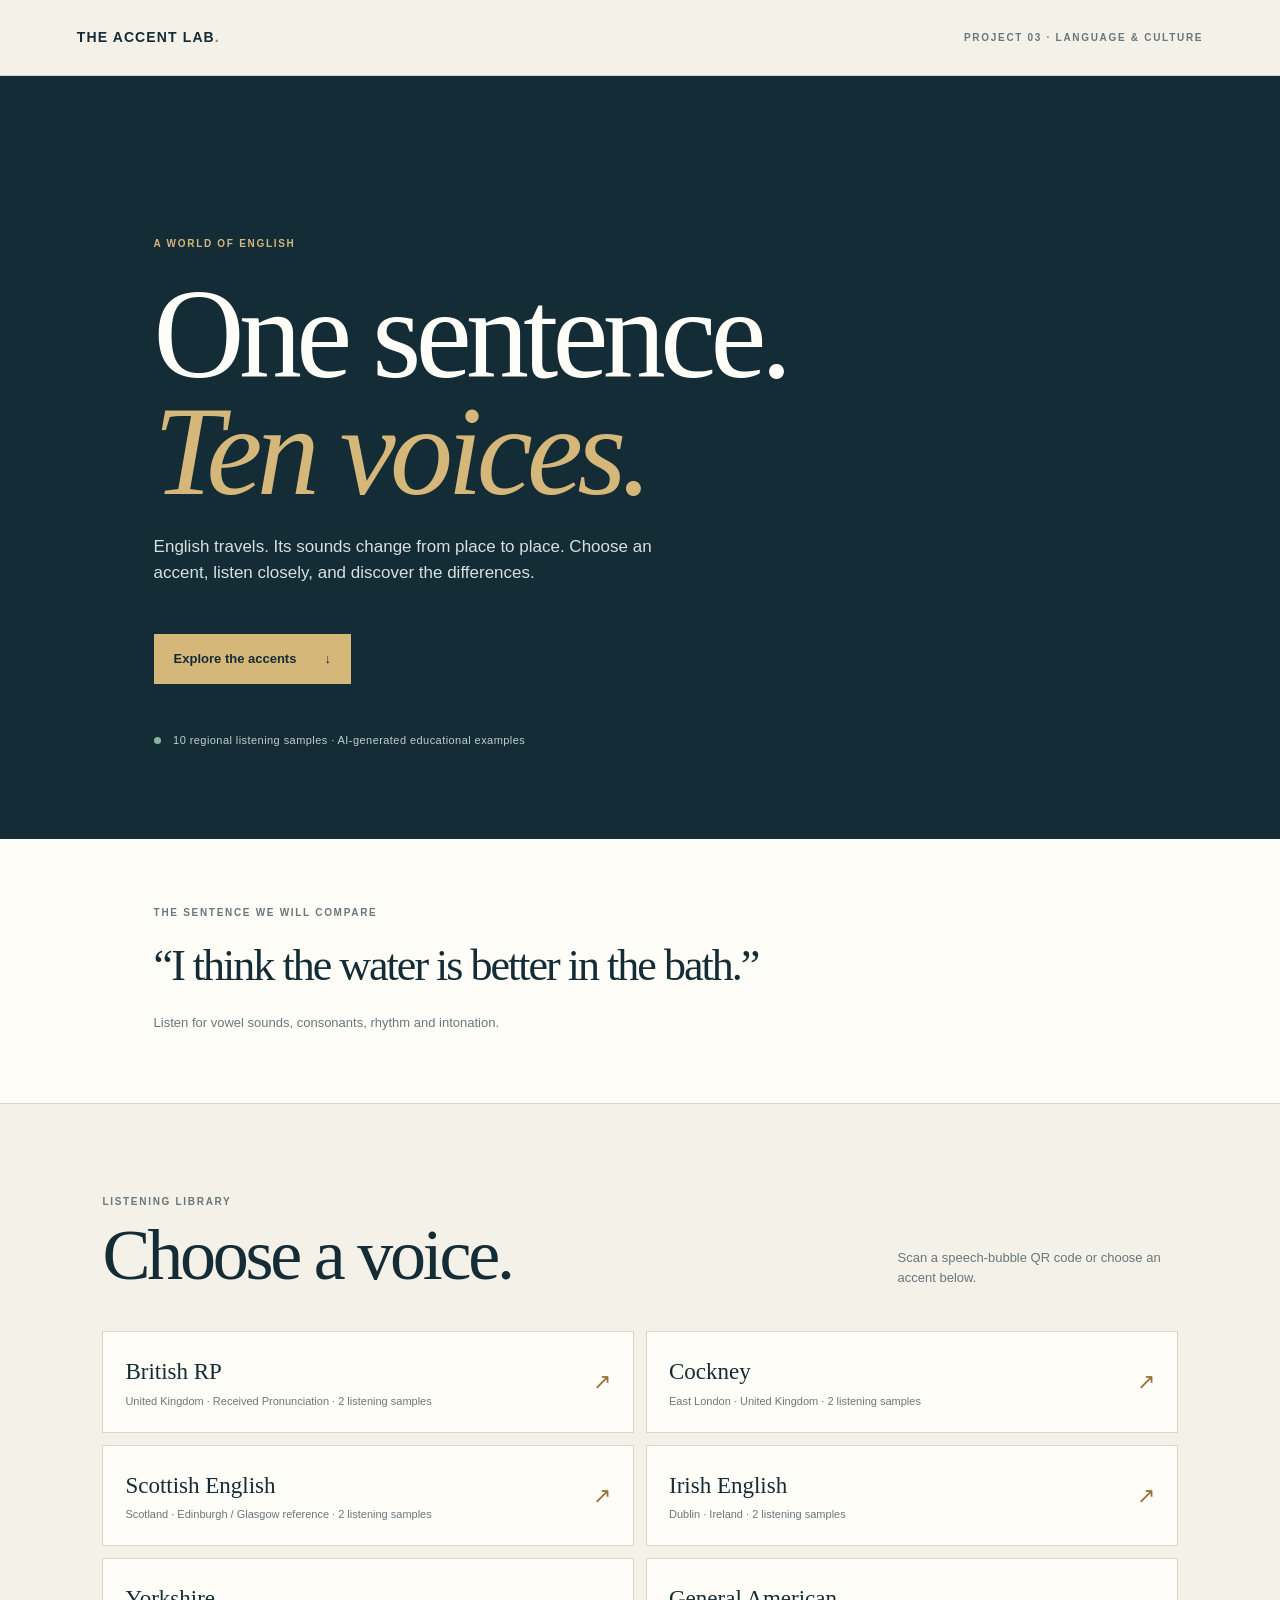
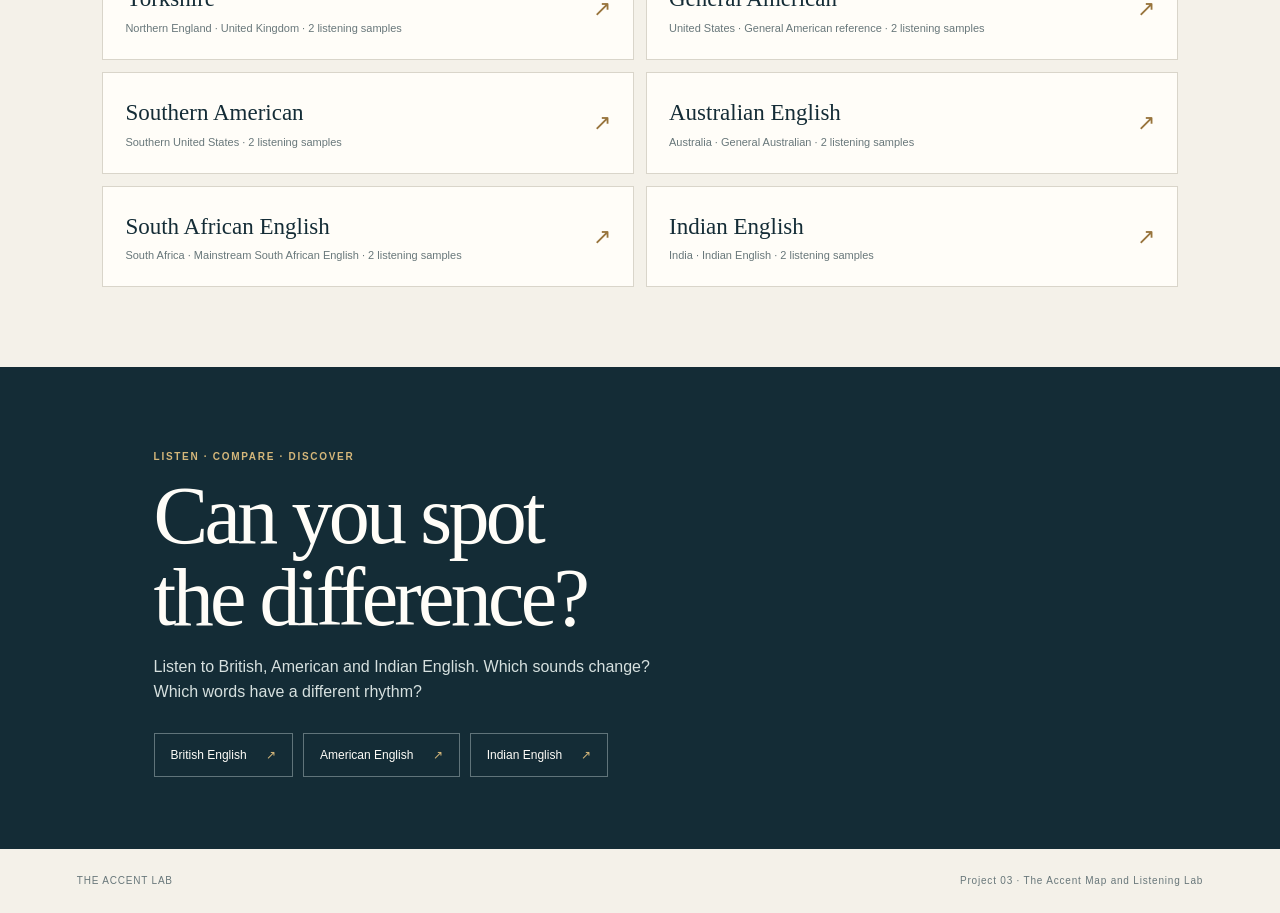
==== index.html @ 484d956e "Initial commit: Accent Listening Lab with 20 audio samples" ====
<!doctype html>
<html lang="en">
<head>
  <meta charset="utf-8">
  <meta name="viewport" content="width=device-width,initial-scale=1">
  <meta name="theme-color" content="#142c36">
  <meta name="description" content="Explore how English sounds around the world. Listen to ten regional English accents and compare pronunciation.">
  <title>The Accent Lab — One sentence. Ten voices.</title>
  <link rel="stylesheet" href="./styles.css">
</head>
<body>
  <header class="topbar">
    <a class="wordmark" href="./index.html">THE ACCENT LAB<span>.</span></a>
    <span class="project-tag">PROJECT 03 · LANGUAGE & CULTURE</span>
  </header>
  <main>
    <section class="hero">
      <p class="kicker">A WORLD OF ENGLISH</p>
      <h1>One sentence.<br><em>Ten voices.</em></h1>
      <p class="intro">English travels. Its sounds change from place to place. Choose an accent, listen closely, and discover the differences.</p>
      <a class="primary-link" href="#accents">Explore the accents <span aria-hidden="true">↓</span></a>
      <div class="hero-note"><span class="live-dot"></span> 10 regional listening samples · AI-generated educational examples</div>
    </section>

    <section class="sentence-panel" aria-label="Comparison sentence">
      <p class="kicker">THE SENTENCE WE WILL COMPARE</p>
      <blockquote>“I think the water is better in the bath.”</blockquote>
      <p>Listen for vowel sounds, consonants, rhythm and intonation.</p>
    </section>

    <section class="accent-section" id="accents">
      <div class="section-heading">
        <div><p class="kicker">LISTENING LIBRARY</p><h2>Choose a voice.</h2></div>
        <p>Scan a speech-bubble QR code or choose an accent below.</p>
      </div>
      <div class="accent-grid" id="accent-grid"></div>
    </section>

    <section class="challenge">
      <p class="kicker">LISTEN · COMPARE · DISCOVER</p>
      <h2>Can you spot<br>the difference?</h2>
      <p>Listen to British, American and Indian English. Which sounds change? Which words have a different rhythm?</p>
      <div class="challenge-links">
        <a href="./listen.html?accent=british">British English <span>↗</span></a>
        <a href="./listen.html?accent=american">American English <span>↗</span></a>
        <a href="./listen.html?accent=indian-english">Indian English <span>↗</span></a>
      </div>
    </section>
  </main>
  <footer><span>THE ACCENT LAB</span><span>Project 03 · The Accent Map and Listening Lab</span></footer>
  <script src="./app.js"></script>
</body>
</html>
---- styles.css ----
:root{--ink:#142c36;--ink2:#29434b;--paper:#f4f1e9;--white:#fffdf8;--accent:#d5b77a;--muted:#68777a;--line:#d9d5ca;--serif:Georgia,"Times New Roman",serif;--sans:Arial,Helvetica,sans-serif}
*{box-sizing:border-box}html{scroll-behavior:smooth}body{margin:0;background:var(--paper);color:var(--ink);font-family:var(--sans);line-height:1.55}
a{color:inherit}.topbar{height:76px;padding:0 clamp(22px,6vw,88px);display:flex;align-items:center;justify-content:space-between;border-bottom:1px solid var(--line)}
.wordmark{text-decoration:none;font-weight:900;letter-spacing:.08em;font-size:14px}.wordmark span{color:#a77e37}.project-tag,.kicker{font-size:10px;letter-spacing:.17em;font-weight:700;color:var(--muted)}
.hero{padding:clamp(72px,12vw,150px) clamp(22px,12vw,180px) 90px;background:var(--ink);color:var(--white)}
.hero .kicker,.challenge .kicker{color:var(--accent)}h1,h2,blockquote{font-family:var(--serif);font-weight:500;letter-spacing:-.045em}
.hero h1{font-size:clamp(58px,10vw,126px);line-height:.93;margin:24px 0}.hero h1 em{color:var(--accent);font-weight:400}.intro{max-width:520px;color:#d6e0df;font-size:17px}
.primary-link{display:inline-flex;gap:28px;align-items:center;margin-top:30px;padding:15px 20px;background:var(--accent);color:var(--ink);text-decoration:none;font-size:13px;font-weight:700}
.hero-note{margin-top:48px;color:#c1cecc;font-size:11px;letter-spacing:.04em}.live-dot{display:inline-block;width:7px;height:7px;background:#8ab59b;border-radius:50%;margin-right:9px}
.sentence-panel{margin:0;padding:56px clamp(22px,12vw,180px);background:var(--white);border-bottom:1px solid var(--line)}
.sentence-panel blockquote{font-size:clamp(26px,4vw,44px);max-width:850px;margin:12px 0}.sentence-panel>p:last-child{color:var(--muted);font-size:13px}
.accent-section{padding:80px clamp(22px,8vw,120px)}.section-heading{display:flex;justify-content:space-between;align-items:end;gap:24px;margin-bottom:30px}.section-heading h2,.challenge h2{font-size:clamp(42px,6vw,72px);line-height:1;margin:10px 0}.section-heading>p{max-width:280px;color:var(--muted);font-size:13px}
.accent-grid{display:grid;grid-template-columns:repeat(2,minmax(0,1fr));gap:12px}
.accent-card{display:flex;justify-content:space-between;align-items:center;gap:16px;padding:22px;background:var(--white);border:1px solid var(--line);text-decoration:none;transition:background .2s,border-color .2s}
.accent-card:hover,.accent-card:focus-visible{background:#ece6d8;border-color:#b69b67;outline:none}.accent-card strong{display:block;font-family:var(--serif);font-size:23px;font-weight:500}.accent-card small{display:block;color:var(--muted);font-size:11px;margin-top:3px}.card-arrow{font-size:22px;color:#98743c}
.challenge{padding:72px clamp(22px,12vw,180px);background:var(--ink);color:var(--white)}.challenge h2{font-size:clamp(48px,7vw,82px)}.challenge>p:not(.kicker){max-width:500px;color:#d6e0df}.challenge-links{display:flex;flex-wrap:wrap;gap:10px;margin-top:28px}.challenge-links a{border:1px solid #60747a;padding:12px 16px;text-decoration:none;font-size:12px}.challenge-links a span{color:var(--accent);margin-left:16px}
footer{display:flex;justify-content:space-between;gap:16px;padding:24px clamp(22px,6vw,88px);font-size:10px;letter-spacing:.08em;color:var(--muted)}
.listen-main{max-width:780px;margin:0 auto;padding:64px 24px 90px}.listen-main h1{font-size:clamp(48px,9vw,88px);line-height:.98;margin:14px 0 4px}.number{font-size:11px;color:#98743c;letter-spacing:.15em;font-weight:700}.region{color:var(--muted);margin-top:8px}
.player-panel{margin-top:40px;padding:clamp(22px,5vw,42px);background:var(--ink);color:var(--white)}.player-panel .kicker,.listen-note .kicker{color:var(--accent)}.player-panel blockquote{font-size:clamp(23px,4vw,36px);line-height:1.15;margin:16px 0 24px}.player-panel audio{width:100%;height:48px}.audio-status{font-size:11px;color:#c6d2d1;margin-bottom:0}
.listen-note{padding:34px 0;border-bottom:1px solid var(--line)}.listen-note h2{font-size:32px;margin:10px 0}.listen-note>p:last-child{color:#536469;max-width:650px}
.listen-nav{display:flex;justify-content:space-between;margin-top:28px;font-size:13px;font-weight:700}.listen-nav a{text-decoration:none}.ai-disclosure{margin-top:48px;color:var(--muted);font-size:11px}.back-link{font-size:12px;text-decoration:none;font-weight:700}.back-mobile{display:none;margin-bottom:28px}
@media(max-width:640px){.topbar{height:64px}.project-tag{font-size:8px;max-width:120px;text-align:right}.hero{padding-top:76px;padding-bottom:64px}.hero-note{margin-top:36px}.sentence-panel{padding-top:40px;padding-bottom:40px}.accent-section{padding-top:58px;padding-bottom:58px}.section-heading{display:block}.section-heading>p{margin-top:12px}.accent-grid{grid-template-columns:1fr;gap:8px}.accent-card{padding:18px}.accent-card strong{font-size:21px}.challenge{padding-top:58px;padding-bottom:58px}footer{flex-direction:column;gap:5px}.listen-main{padding-top:34px}.back-mobile{display:inline-block}.listen-main>.kicker{font-size:9px}}

.player-intro{color:#d6e0df;font-size:13px;margin-bottom:24px}
.recording{padding:20px 0;border-top:1px solid #52666b}
.recording-heading{display:flex;justify-content:space-between;align-items:center;color:#d5b77a;font-size:11px;letter-spacing:.08em;text-transform:uppercase}
.recording-heading span{color:#c6d2d1;font-size:10px}
.recording blockquote{font-size:clamp(21px,3.5vw,30px);line-height:1.2;margin:14px 0 20px}
.recording audio{width:100%;height:46px}
.recording .audio-status{font-size:10px;color:#c6d2d1;margin:8px 0 0}
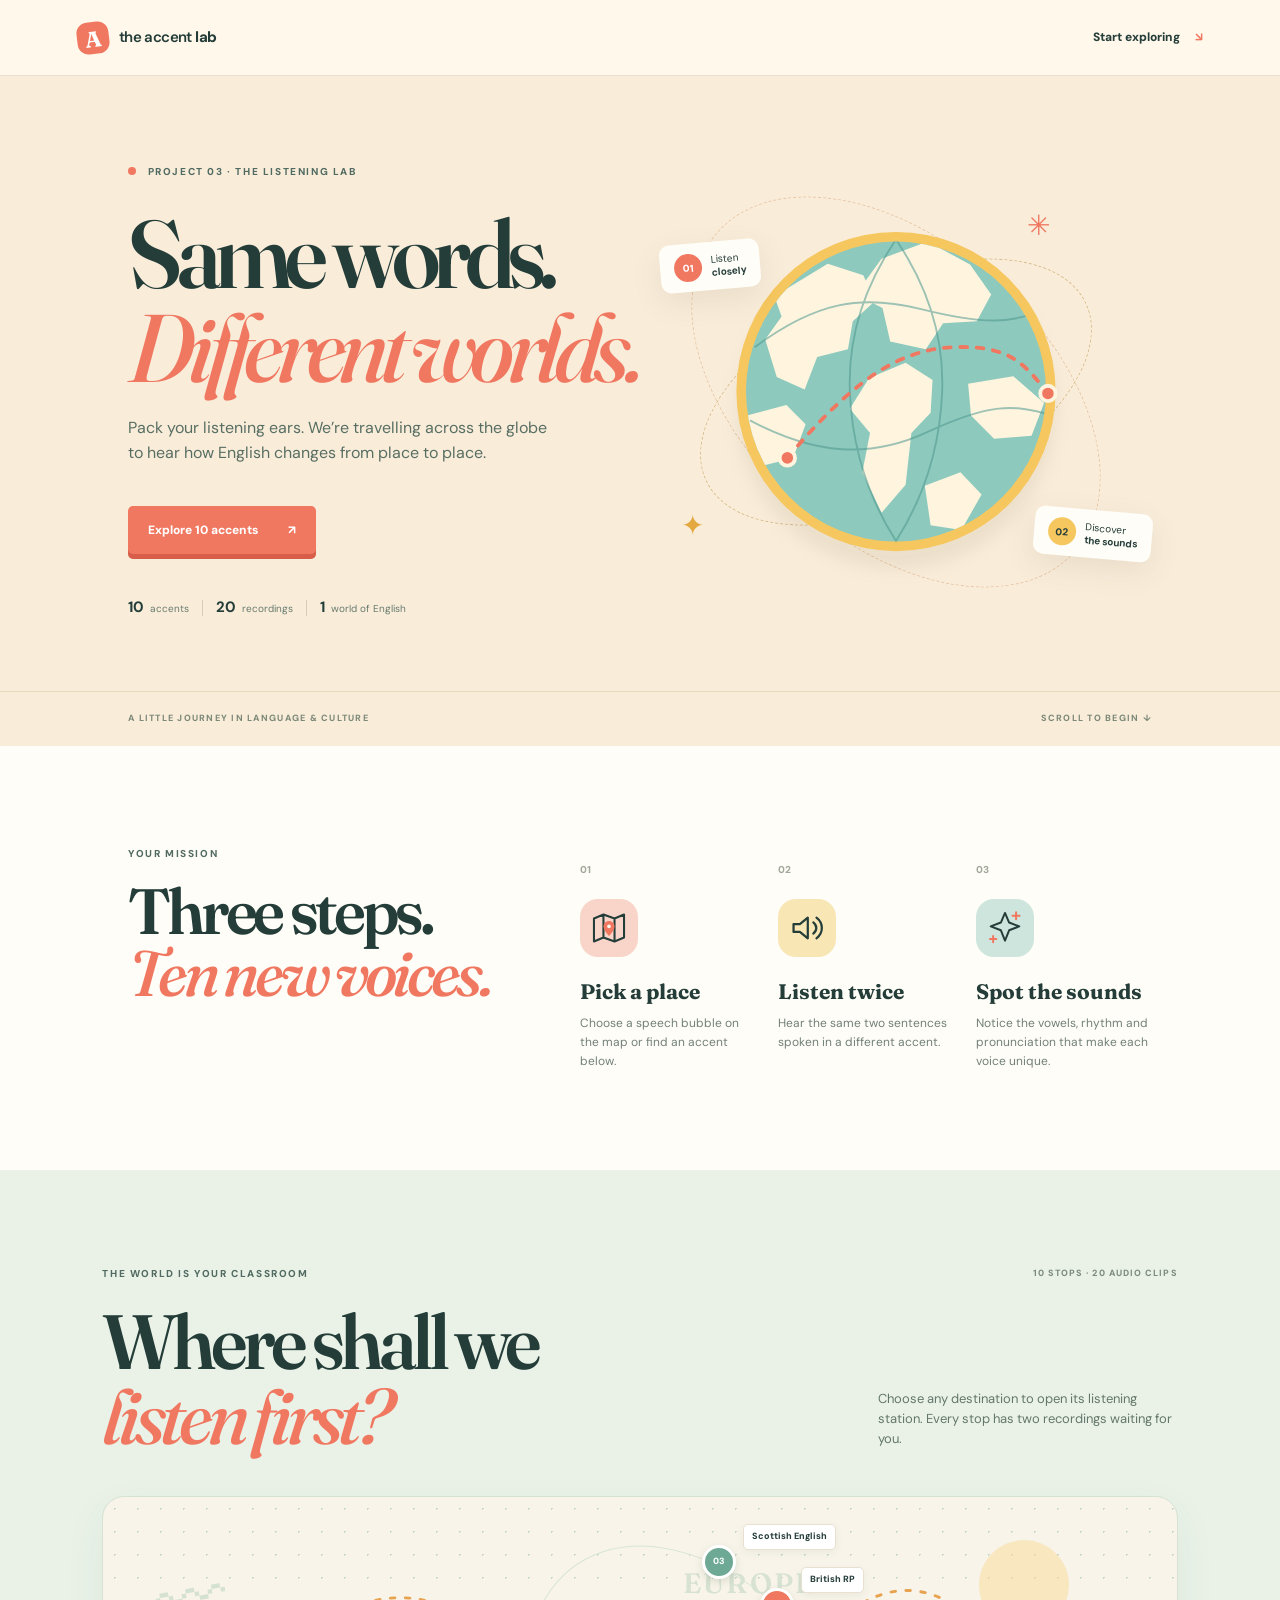
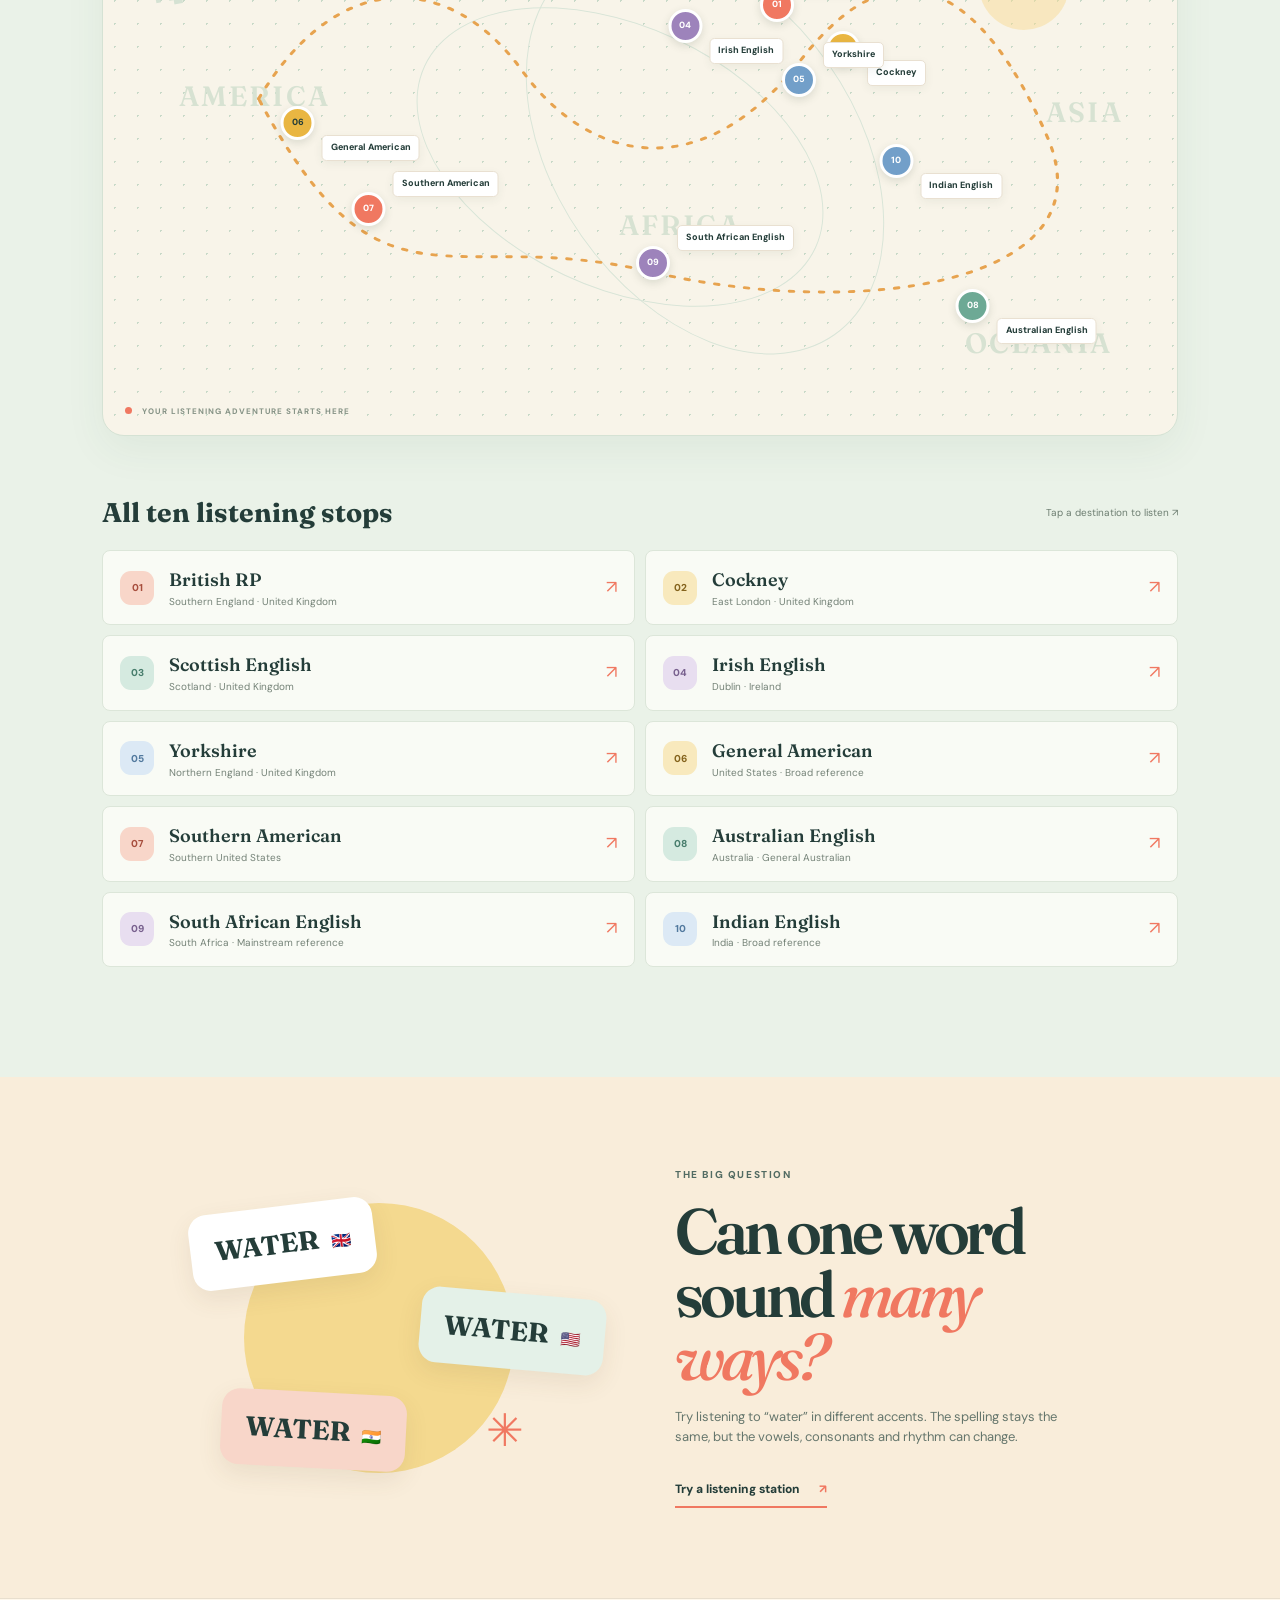
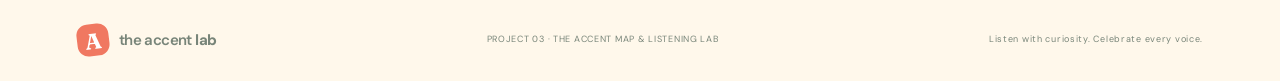
==== commit 66110325: "Redesign listening lab: Little World Explorer" ====
--- a/index.html
+++ b/index.html
@@ -3,51 +3,75 @@
 <head>
   <meta charset="utf-8">
   <meta name="viewport" content="width=device-width,initial-scale=1">
-  <meta name="theme-color" content="#142c36">
-  <meta name="description" content="Explore how English sounds around the world. Listen to ten regional English accents and compare pronunciation.">
-  <title>The Accent Lab — One sentence. Ten voices.</title>
+  <meta name="theme-color" content="#fff8eb">
+  <meta name="description" content="Take a listening journey around the world. Explore ten varieties of English through two shared sentences and discover how accents sound different.">
+  <title>The Accent Lab — Take your ears around the world</title>
+  <link rel="preconnect" href="https://fonts.googleapis.com">
+  <link rel="preconnect" href="https://fonts.gstatic.com" crossorigin>
+  <link href="https://fonts.googleapis.com/css2?family=DM+Sans:wght@400;500;600;700;800&family=Fraunces:opsz,wght@9..144,500;9..144,600;9..144,700&display=swap" rel="stylesheet">
   <link rel="stylesheet" href="./styles.css">
 </head>
 <body>
-  <header class="topbar">
-    <a class="wordmark" href="./index.html">THE ACCENT LAB<span>.</span></a>
-    <span class="project-tag">PROJECT 03 · LANGUAGE & CULTURE</span>
+  <header class="site-header">
+    <a class="brand" href="./index.html" aria-label="The Accent Lab home"><span class="brand-mark">A</span><span>the accent <b>lab</b></span></a>
+    <a class="header-link" href="#accent-map">Start exploring <span aria-hidden="true">↘</span></a>
   </header>
   <main>
     <section class="hero">
-      <p class="kicker">A WORLD OF ENGLISH</p>
-      <h1>One sentence.<br><em>Ten voices.</em></h1>
-      <p class="intro">English travels. Its sounds change from place to place. Choose an accent, listen closely, and discover the differences.</p>
-      <a class="primary-link" href="#accents">Explore the accents <span aria-hidden="true">↓</span></a>
-      <div class="hero-note"><span class="live-dot"></span> 10 regional listening samples · AI-generated educational examples</div>
+      <div class="hero-copy">
+        <p class="eyebrow"><span class="eyebrow-dot"></span> PROJECT 03 · THE LISTENING LAB</p>
+        <h1>Same words.<br><em>Different worlds.</em></h1>
+        <p class="hero-lede">Pack your listening ears. We’re travelling across the globe to hear how English changes from place to place.</p>
+        <a class="button button-coral" href="#accent-map">Explore 10 accents <span aria-hidden="true">↗</span></a>
+        <div class="hero-facts"><span><b>10</b> accents</span><i></i><span><b>20</b> recordings</span><i></i><span><b>1</b> world of English</span></div>
+      </div>
+      <div class="hero-art" aria-label="Illustrated globe with a dotted travel route">
+        <div class="orbit orbit-one"></div><div class="orbit orbit-two"></div>
+        <div class="sun-disc"></div>
+        <svg class="globe-art" viewBox="0 0 520 440" role="img" aria-labelledby="globe-title">
+          <title id="globe-title">A colourful illustrated globe</title>
+          <defs><clipPath id="globe-clip"><circle cx="260" cy="220" r="156"/></clipPath></defs>
+          <circle cx="260" cy="220" r="166" fill="#f6c75e"/>
+          <g clip-path="url(#globe-clip)">
+            <rect x="100" y="60" width="320" height="320" fill="#8ec9bd"/>
+            <path d="M145 114l44-27 37 12 12 27-23 21-5 29-32 8-13 34-29-13-12-39 17-24-10-28zM245 82l48-18 44 24 22 31-15 28-35 2-18 27-37-8-8-35-28-14zM232 206l38-16 28 18-2 34-20 21-6 54-25 29-20-42 8-41-21-25zM335 212l47-8 32 28-13 34-39 3-24-24z" fill="#fff5df"/>
+            <path d="M105 245l41-11 20 20-13 35-35 9-18-24zM290 318l37-14 22 23-21 37-32-5z" fill="#fff5df"/>
+            <path d="M113 174c64-48 112-55 172-40s100 20 145-8M108 250c68 36 125 40 185 12s91-32 137-14M260 62c-36 53-50 105-48 158s16 106 49 157M260 62c36 53 50 105 48 158s-16 106-49 157" fill="none" stroke="#4e988f" stroke-width="2" opacity=".55"/>
+            <path d="M147 289c62-73 110-112 171-115s76 18 100 48" fill="none" stroke="#f07861" stroke-width="4" stroke-dasharray="7 10" stroke-linecap="round"/>
+          </g>
+          <circle cx="147" cy="289" r="8" fill="#f07861" stroke="#fff5df" stroke-width="4"/><circle cx="418" cy="222" r="8" fill="#f07861" stroke="#fff5df" stroke-width="4"/>
+        </svg>
+        <div class="floating-note note-top"><span class="note-icon">01</span><span>Listen<br><b>closely</b></span></div>
+        <div class="floating-note note-bottom"><span class="note-icon note-yellow">02</span><span>Discover<br><b>the sounds</b></span></div>
+        <div class="tiny-star star-one">✳</div><div class="tiny-star star-two">✦</div>
+      </div>
+      <div class="hero-bottom">A LITTLE JOURNEY IN LANGUAGE & CULTURE <span>SCROLL TO BEGIN ↓</span></div>
     </section>
 
-    <section class="sentence-panel" aria-label="Comparison sentence">
-      <p class="kicker">THE SENTENCE WE WILL COMPARE</p>
-      <blockquote>“I think the water is better in the bath.”</blockquote>
-      <p>Listen for vowel sounds, consonants, rhythm and intonation.</p>
+    <section class="how-section">
+      <div class="how-heading"><p class="eyebrow">YOUR MISSION</p><h2>Three steps.<br><em>Ten new voices.</em></h2></div>
+      <div class="steps">
+        <article class="step"><span class="step-number">01</span><div class="step-icon icon-map" aria-hidden="true"><svg viewBox="0 0 48 48"><path d="M5 12l12-5 14 5 12-5v29l-12 5-14-5-12 5zM17 7v29M31 12v29" fill="none" stroke="currentColor" stroke-width="2.6" stroke-linejoin="round"/><path d="M24 15c-4 0-7 3-7 7 0 5 7 12 7 12s7-7 7-12c0-4-3-7-7-7z" fill="#f07861"/><circle cx="24" cy="22" r="2.3" fill="#fff8eb"/></svg></div><h3>Pick a place</h3><p>Choose a speech bubble on the map or find an accent below.</p></article>
+        <article class="step"><span class="step-number">02</span><div class="step-icon icon-sound" aria-hidden="true"><svg viewBox="0 0 48 48"><path d="M7 19h8l10-8v26l-10-8H7zM32 17c5 4 5 10 0 14M36 11c9 7 9 19 0 26" fill="none" stroke="currentColor" stroke-width="2.8" stroke-linecap="round" stroke-linejoin="round"/></svg></div><h3>Listen twice</h3><p>Hear the same two sentences spoken in a different accent.</p></article>
+        <article class="step"><span class="step-number">03</span><div class="step-icon icon-discover" aria-hidden="true"><svg viewBox="0 0 48 48"><path d="M24 5l5.2 12.1L42 22l-12.8 4.9L24 40l-5.2-13.1L6 22l12.8-4.9z" fill="none" stroke="currentColor" stroke-width="2.5" stroke-linejoin="round"/><path d="M38 4v9M33.5 8.5h9M9 34v8M5 38h8" stroke="#f07861" stroke-width="2.5" stroke-linecap="round"/></svg></div><h3>Spot the sounds</h3><p>Notice the vowels, rhythm and pronunciation that make each voice unique.</p></article>
+      </div>
     </section>
 
-    <section class="accent-section" id="accents">
-      <div class="section-heading">
-        <div><p class="kicker">LISTENING LIBRARY</p><h2>Choose a voice.</h2></div>
-        <p>Scan a speech-bubble QR code or choose an accent below.</p>
+    <section class="map-section" id="accent-map">
+      <div class="map-topline"><p class="eyebrow">THE WORLD IS YOUR CLASSROOM</p><span class="map-counter">10 STOPS · 20 AUDIO CLIPS</span></div>
+      <div class="map-heading"><h2>Where shall we<br><em>listen first?</em></h2><p>Choose any destination to open its listening station. Every stop has two recordings waiting for you.</p></div>
+      <div class="map-board">
+        <div class="map-decoration map-sun"></div><div class="map-decoration map-cloud">〰</div>
+        <svg class="route-lines" viewBox="0 0 1000 560" preserveAspectRatio="none" aria-hidden="true"><path d="M145 210 C220 70 325 80 390 180 S560 300 650 170 S820 95 880 250 S700 440 510 390 S260 450 145 210" fill="none" stroke="#e7a34f" stroke-width="3" stroke-dasharray="4 10" stroke-linecap="round"/></svg>
+        <div class="continent continent-america">AMERICA</div><div class="continent continent-europe">EUROPE</div><div class="continent continent-africa">AFRICA</div><div class="continent continent-asia">ASIA</div><div class="continent continent-australia">OCEANIA</div>
+        <div class="map-stops" id="map-stops"></div>
+        <div class="map-caption"><span class="caption-pin"></span> YOUR LISTENING ADVENTURE STARTS HERE</div>
       </div>
-      <div class="accent-grid" id="accent-grid"></div>
+      <div class="accent-directory"><div class="directory-head"><h3>All ten listening stops</h3><span>Tap a destination to listen ↗</span></div><div class="accent-grid" id="accent-grid"></div></div>
     </section>
 
-    <section class="challenge">
-      <p class="kicker">LISTEN · COMPARE · DISCOVER</p>
-      <h2>Can you spot<br>the difference?</h2>
-      <p>Listen to British, American and Indian English. Which sounds change? Which words have a different rhythm?</p>
-      <div class="challenge-links">
-        <a href="./listen.html?accent=british">British English <span>↗</span></a>
-        <a href="./listen.html?accent=american">American English <span>↗</span></a>
-        <a href="./listen.html?accent=indian-english">Indian English <span>↗</span></a>
-      </div>
-    </section>
+    <section class="compare-section"><div class="compare-illustration"><div class="compare-speech speech-one">WATER<span>🇬🇧</span></div><div class="compare-speech speech-two">WATER<span>🇺🇸</span></div><div class="compare-speech speech-three">WATER<span>🇮🇳</span></div><div class="compare-spark">✳</div></div><div class="compare-copy"><p class="eyebrow">THE BIG QUESTION</p><h2>Can one word<br>sound <em>many ways?</em></h2><p>Try listening to “water” in different accents. The spelling stays the same, but the vowels, consonants and rhythm can change.</p><a class="text-link" href="./listen.html?accent=british">Try a listening station <span>↗</span></a></div></section>
   </main>
-  <footer><span>THE ACCENT LAB</span><span>Project 03 · The Accent Map and Listening Lab</span></footer>
+  <footer class="site-footer"><a class="brand" href="./index.html"><span class="brand-mark">A</span><span>the accent <b>lab</b></span></a><span>PROJECT 03 · THE ACCENT MAP & LISTENING LAB</span><span>Listen with curiosity. Celebrate every voice.</span></footer>
   <script src="./app.js"></script>
-</body>
-</html>+</body></html>
--- a/styles.css
+++ b/styles.css
@@ -1,30 +1,5 @@
-:root{--ink:#142c36;--ink2:#29434b;--paper:#f4f1e9;--white:#fffdf8;--accent:#d5b77a;--muted:#68777a;--line:#d9d5ca;--serif:Georgia,"Times New Roman",serif;--sans:Arial,Helvetica,sans-serif}
-*{box-sizing:border-box}html{scroll-behavior:smooth}body{margin:0;background:var(--paper);color:var(--ink);font-family:var(--sans);line-height:1.55}
-a{color:inherit}.topbar{height:76px;padding:0 clamp(22px,6vw,88px);display:flex;align-items:center;justify-content:space-between;border-bottom:1px solid var(--line)}
-.wordmark{text-decoration:none;font-weight:900;letter-spacing:.08em;font-size:14px}.wordmark span{color:#a77e37}.project-tag,.kicker{font-size:10px;letter-spacing:.17em;font-weight:700;color:var(--muted)}
-.hero{padding:clamp(72px,12vw,150px) clamp(22px,12vw,180px) 90px;background:var(--ink);color:var(--white)}
-.hero .kicker,.challenge .kicker{color:var(--accent)}h1,h2,blockquote{font-family:var(--serif);font-weight:500;letter-spacing:-.045em}
-.hero h1{font-size:clamp(58px,10vw,126px);line-height:.93;margin:24px 0}.hero h1 em{color:var(--accent);font-weight:400}.intro{max-width:520px;color:#d6e0df;font-size:17px}
-.primary-link{display:inline-flex;gap:28px;align-items:center;margin-top:30px;padding:15px 20px;background:var(--accent);color:var(--ink);text-decoration:none;font-size:13px;font-weight:700}
-.hero-note{margin-top:48px;color:#c1cecc;font-size:11px;letter-spacing:.04em}.live-dot{display:inline-block;width:7px;height:7px;background:#8ab59b;border-radius:50%;margin-right:9px}
-.sentence-panel{margin:0;padding:56px clamp(22px,12vw,180px);background:var(--white);border-bottom:1px solid var(--line)}
-.sentence-panel blockquote{font-size:clamp(26px,4vw,44px);max-width:850px;margin:12px 0}.sentence-panel>p:last-child{color:var(--muted);font-size:13px}
-.accent-section{padding:80px clamp(22px,8vw,120px)}.section-heading{display:flex;justify-content:space-between;align-items:end;gap:24px;margin-bottom:30px}.section-heading h2,.challenge h2{font-size:clamp(42px,6vw,72px);line-height:1;margin:10px 0}.section-heading>p{max-width:280px;color:var(--muted);font-size:13px}
-.accent-grid{display:grid;grid-template-columns:repeat(2,minmax(0,1fr));gap:12px}
-.accent-card{display:flex;justify-content:space-between;align-items:center;gap:16px;padding:22px;background:var(--white);border:1px solid var(--line);text-decoration:none;transition:background .2s,border-color .2s}
-.accent-card:hover,.accent-card:focus-visible{background:#ece6d8;border-color:#b69b67;outline:none}.accent-card strong{display:block;font-family:var(--serif);font-size:23px;font-weight:500}.accent-card small{display:block;color:var(--muted);font-size:11px;margin-top:3px}.card-arrow{font-size:22px;color:#98743c}
-.challenge{padding:72px clamp(22px,12vw,180px);background:var(--ink);color:var(--white)}.challenge h2{font-size:clamp(48px,7vw,82px)}.challenge>p:not(.kicker){max-width:500px;color:#d6e0df}.challenge-links{display:flex;flex-wrap:wrap;gap:10px;margin-top:28px}.challenge-links a{border:1px solid #60747a;padding:12px 16px;text-decoration:none;font-size:12px}.challenge-links a span{color:var(--accent);margin-left:16px}
-footer{display:flex;justify-content:space-between;gap:16px;padding:24px clamp(22px,6vw,88px);font-size:10px;letter-spacing:.08em;color:var(--muted)}
-.listen-main{max-width:780px;margin:0 auto;padding:64px 24px 90px}.listen-main h1{font-size:clamp(48px,9vw,88px);line-height:.98;margin:14px 0 4px}.number{font-size:11px;color:#98743c;letter-spacing:.15em;font-weight:700}.region{color:var(--muted);margin-top:8px}
-.player-panel{margin-top:40px;padding:clamp(22px,5vw,42px);background:var(--ink);color:var(--white)}.player-panel .kicker,.listen-note .kicker{color:var(--accent)}.player-panel blockquote{font-size:clamp(23px,4vw,36px);line-height:1.15;margin:16px 0 24px}.player-panel audio{width:100%;height:48px}.audio-status{font-size:11px;color:#c6d2d1;margin-bottom:0}
-.listen-note{padding:34px 0;border-bottom:1px solid var(--line)}.listen-note h2{font-size:32px;margin:10px 0}.listen-note>p:last-child{color:#536469;max-width:650px}
-.listen-nav{display:flex;justify-content:space-between;margin-top:28px;font-size:13px;font-weight:700}.listen-nav a{text-decoration:none}.ai-disclosure{margin-top:48px;color:var(--muted);font-size:11px}.back-link{font-size:12px;text-decoration:none;font-weight:700}.back-mobile{display:none;margin-bottom:28px}
-@media(max-width:640px){.topbar{height:64px}.project-tag{font-size:8px;max-width:120px;text-align:right}.hero{padding-top:76px;padding-bottom:64px}.hero-note{margin-top:36px}.sentence-panel{padding-top:40px;padding-bottom:40px}.accent-section{padding-top:58px;padding-bottom:58px}.section-heading{display:block}.section-heading>p{margin-top:12px}.accent-grid{grid-template-columns:1fr;gap:8px}.accent-card{padding:18px}.accent-card strong{font-size:21px}.challenge{padding-top:58px;padding-bottom:58px}footer{flex-direction:column;gap:5px}.listen-main{padding-top:34px}.back-mobile{display:inline-block}.listen-main>.kicker{font-size:9px}}
-
-.player-intro{color:#d6e0df;font-size:13px;margin-bottom:24px}
-.recording{padding:20px 0;border-top:1px solid #52666b}
-.recording-heading{display:flex;justify-content:space-between;align-items:center;color:#d5b77a;font-size:11px;letter-spacing:.08em;text-transform:uppercase}
-.recording-heading span{color:#c6d2d1;font-size:10px}
-.recording blockquote{font-size:clamp(21px,3.5vw,30px);line-height:1.2;margin:14px 0 20px}
-.recording audio{width:100%;height:46px}
-.recording .audio-status{font-size:10px;color:#c6d2d1;margin:8px 0 0}
+:root{--ink:#243d39;--ink-soft:#526b62;--paper:#fff8eb;--white:#fffdf7;--coral:#f07861;--yellow:#f6c75e;--mint:#9bcfc0;--blue:#a8c9e8;--lavender:#c8b8dc;--line:#e8dfce;--serif:"Fraunces",Georgia,serif;--sans:"DM Sans",Arial,sans-serif}
+*{box-sizing:border-box}html{scroll-behavior:smooth;scroll-padding-top:80px}body{margin:0;background:var(--paper);color:var(--ink);font-family:var(--sans);line-height:1.55}a{color:inherit}.site-header{height:76px;padding:0 clamp(20px,6vw,88px);display:flex;align-items:center;justify-content:space-between;border-bottom:1px solid var(--line);background:var(--paper);position:relative;z-index:5}.brand{display:inline-flex;align-items:center;gap:10px;text-decoration:none;font-size:15px;font-weight:600;letter-spacing:-.04em}.brand b{font-weight:800}.brand-mark{display:grid;place-items:center;width:32px;height:32px;border-radius:11px;background:var(--coral);color:white;font-family:var(--serif);font-size:22px;font-weight:700;transform:rotate(-7deg)}.header-link,.text-link{font-size:12px;font-weight:800;text-decoration:none}.header-link span{color:var(--coral);margin-left:12px}.eyebrow{font-size:10px;font-weight:800;letter-spacing:.16em;color:var(--ink-soft);margin:0}.hero{min-height:670px;position:relative;overflow:hidden;display:grid;grid-template-columns:1fr 1fr;align-items:center;padding:72px clamp(24px,10vw,150px) 110px;background:#f9edda}.hero-copy{position:relative;z-index:2;max-width:590px}.eyebrow-dot,.station-pulse{display:inline-block;width:8px;height:8px;background:var(--coral);border-radius:50%;margin-right:8px}.hero h1,.map-heading h2,.how-heading h2,.compare-copy h2,.recording-intro h2{font-family:var(--serif);font-weight:600;letter-spacing:-.065em;line-height:.98}.hero h1{font-size:clamp(56px,7.5vw,104px);margin:26px 0 22px}.hero h1 em,.how-heading h2 em,.map-heading h2 em,.compare-copy h2 em,.recording-intro h2 em{font-weight:500;color:var(--coral)}.hero-lede{font-size:16px;color:#596e63;max-width:420px}.button{display:inline-flex;align-items:center;gap:30px;margin-top:24px;padding:15px 20px;border-radius:5px;text-decoration:none;font-size:12px;font-weight:800;box-shadow:0 5px 0 #d85e4a}.button-coral{background:var(--coral);color:white}.hero-facts{display:flex;align-items:center;gap:13px;margin-top:42px;color:#687a6e;font-size:10px}.hero-facts b{font-size:15px;color:var(--ink);margin-right:3px}.hero-facts i{height:16px;width:1px;background:#d8cdb8}.hero-art{height:440px;position:relative;display:grid;place-items:center}.globe-art{position:relative;z-index:1;width:min(100%,500px);filter:drop-shadow(0 18px 8px #8b75551c)}.orbit{position:absolute;border:1px dashed #d8bd8c;border-radius:50%;width:420px;height:220px;transform:rotate(-25deg)}.orbit-two{width:480px;height:300px;transform:rotate(42deg);border-color:#e8c6a6}.sun-disc{position:absolute;width:310px;height:310px;border-radius:50%;background:#f6d98c;opacity:.5}.floating-note{position:absolute;z-index:2;display:flex;align-items:center;gap:9px;padding:10px 14px;background:var(--white);border-radius:10px;box-shadow:0 10px 30px #57452b18;font-size:10px;line-height:1.3;transform:rotate(-5deg)}.note-top{top:70px;left:4%}.note-bottom{bottom:54px;right:0;transform:rotate(5deg)}.note-icon{width:28px;height:28px;display:grid;place-items:center;border-radius:50%;background:var(--coral);color:white;font-weight:800}.note-yellow{background:var(--yellow);color:var(--ink)}.tiny-star{position:absolute;color:var(--coral);font-size:28px}.star-one{top:32px;right:20%}.star-two{bottom:65px;left:8%;color:#e4a841}.hero-bottom{position:absolute;bottom:0;left:0;right:0;padding:20px clamp(24px,10vw,150px);border-top:1px solid #e8d9c1;display:flex;justify-content:space-between;font-size:9px;letter-spacing:.14em;font-weight:800;color:#7d8978}.how-section{padding:100px clamp(24px,10vw,150px);display:grid;grid-template-columns:.8fr 1.2fr;gap:70px;background:var(--white)}.how-heading h2{font-size:clamp(44px,5vw,66px);margin:18px 0}.steps{display:grid;grid-template-columns:repeat(3,1fr);gap:22px}.step{position:relative;padding-top:10px}.step-number{font-size:10px;font-weight:800;color:#a0a89a}.step-icon{width:58px;height:58px;border-radius:18px;display:grid;place-items:center;margin:18px 0}.step-icon svg{width:38px;height:38px;color:var(--ink)}.icon-map{background:#f9d5c9}.icon-sound{background:#f8e6b5}.icon-discover{background:#cde5dc}.step h3{font-family:var(--serif);font-size:21px;margin:0 0 7px}.step p{font-size:12px;color:#718078;margin:0;max-width:190px}.map-section{padding:96px clamp(20px,8vw,120px) 110px;background:#eaf2e8;position:relative;overflow:hidden}.map-topline{display:flex;justify-content:space-between;align-items:center}.map-counter{font-size:9px;letter-spacing:.12em;font-weight:800;color:#7c8b7b}.map-heading{display:flex;justify-content:space-between;align-items:end;gap:30px;margin:22px 0 42px}.map-heading h2{font-size:clamp(48px,6vw,78px);margin:0}.map-heading>p{max-width:300px;font-size:13px;color:#63776a;margin:0 0 5px}.map-board{height:540px;max-width:1120px;margin:0 auto;position:relative;overflow:hidden;border:1px solid #d5e2d4;border-radius:22px;background-color:#f8f4e9;background-image:radial-gradient(#c8d9c8 1px,transparent 1px);background-size:23px 23px;box-shadow:0 14px 40px #365b4110}.map-board:before,.map-board:after{content:"";position:absolute;border:1px solid #d9e5d8;border-radius:50%;width:430px;height:260px;transform:rotate(25deg);left:28%;top:24%;pointer-events:none}.map-board:after{width:300px;height:450px;left:42%;top:5%;transform:rotate(-35deg)}.route-lines{position:absolute;inset:0;width:100%;height:100%;z-index:1}.continent{position:absolute;z-index:0;font-family:var(--serif);font-size:clamp(17px,2.5vw,28px);font-weight:600;color:#d7e2d2;letter-spacing:.08em}.continent-america{left:7%;top:33%}.continent-europe{left:54%;top:12%}.continent-africa{left:48%;top:57%}.continent-asia{right:5%;top:36%}.continent-australia{right:6%;bottom:13%}.map-stop{position:absolute;left:var(--x);top:var(--y);z-index:3;display:flex;align-items:center;gap:7px;text-decoration:none;transform:translate(-50%,-50%)}.stop-dot{width:34px;height:34px;border:3px solid white;box-shadow:0 3px 9px #354b3826;border-radius:50%;display:grid;place-items:center;background:var(--coral);color:white;font-size:9px;font-weight:800;transition:transform .2s}.tone-yellow .stop-dot{background:#e9b642;color:var(--ink)}.tone-mint .stop-dot{background:#6da995}.tone-lavender .stop-dot{background:#9d83bb}.tone-blue .stop-dot{background:#729fc9}.map-stop:hover .stop-dot,.map-stop:focus-visible .stop-dot{transform:scale(1.22)}.stop-label{white-space:nowrap;background:white;border:1px solid #e9e0d1;border-radius:5px;padding:5px 8px;font-size:9px;font-weight:800;box-shadow:0 3px 10px #354b3810}.map-stop:nth-child(odd) .stop-label{transform:translateY(-25px)}.map-stop:nth-child(even) .stop-label{transform:translateY(25px)}.map-caption{position:absolute;bottom:18px;left:22px;z-index:3;font-size:8px;letter-spacing:.12em;font-weight:800;color:#879487}.caption-pin{display:inline-block;width:7px;height:7px;background:var(--coral);border-radius:50%;margin-right:7px}.map-sun{position:absolute;width:90px;height:90px;border-radius:50%;background:#f5d78d;right:10%;top:8%;opacity:.45}.map-cloud{position:absolute;left:5%;top:9%;font-size:70px;color:#d5e2d3;transform:rotate(-10deg)}.accent-directory{max-width:1120px;margin:56px auto 0}.directory-head{display:flex;justify-content:space-between;align-items:center;margin-bottom:16px}.directory-head h3{font-family:var(--serif);font-size:27px;margin:0}.directory-head span{font-size:10px;color:#6c7d70}.accent-grid{display:grid;grid-template-columns:repeat(2,minmax(0,1fr));gap:10px}.destination-card{display:flex;align-items:center;gap:15px;padding:15px 17px;border:1px solid #dce6d9;border-radius:8px;background:#f9fbf5;text-decoration:none;transition:transform .2s,box-shadow .2s}.destination-card:hover,.destination-card:focus-visible{transform:translateY(-3px);box-shadow:0 8px 18px #34564012;outline:2px solid #90b7a5}.destination-number{width:34px;height:34px;display:grid;place-items:center;border-radius:11px;background:#f8d6c9;color:#a74e3d;font-size:10px;font-weight:800}.tone-yellow .destination-number{background:#f8e9bd;color:#84631d}.tone-mint .destination-number{background:#d5eae0;color:#477d6c}.tone-lavender .destination-number{background:#e8def0;color:#78608e}.tone-blue .destination-number{background:#dce9f5;color:#52799e}.destination-copy{flex:1;min-width:0}.destination-copy strong{display:block;font-family:var(--serif);font-size:18px;font-weight:600}.destination-copy small{display:block;font-size:10px;color:#748277;white-space:nowrap;overflow:hidden;text-overflow:ellipsis}.destination-arrow{font-size:18px;color:var(--coral)}.compare-section{display:grid;grid-template-columns:1fr 1fr;gap:70px;align-items:center;padding:90px clamp(24px,12vw,170px);background:#f9edda}.compare-illustration{min-height:300px;position:relative;display:grid;place-items:center}.compare-illustration:before{content:"";position:absolute;width:270px;height:270px;border-radius:50%;background:#f4d98f}.compare-speech{position:absolute;z-index:1;padding:17px 24px;border-radius:18px;background:white;box-shadow:0 9px 25px #5c4b2b18;font-family:var(--serif);font-size:27px;font-weight:700}.compare-speech span{font-family:var(--sans);font-size:16px;margin-left:12px}.speech-one{top:18px;left:8%;transform:rotate(-7deg)}.speech-two{right:0;top:105px;transform:rotate(5deg);background:#e4f1e8}.speech-three{left:15%;bottom:20px;transform:rotate(3deg);background:#f8d6c9}.compare-spark{position:absolute;z-index:2;right:18%;bottom:22px;color:var(--coral);font-size:45px}.compare-copy h2{font-size:clamp(43px,5vw,65px);margin:18px 0}.compare-copy>p:not(.eyebrow){font-size:13px;color:#65766c;max-width:390px}.text-link{display:inline-block;margin-top:20px;border-bottom:2px solid var(--coral);padding-bottom:8px}.text-link span{color:var(--coral);margin-left:16px}.site-footer{padding:25px clamp(20px,6vw,88px);display:flex;justify-content:space-between;align-items:center;gap:18px;border-top:1px solid var(--line);font-size:9px;letter-spacing:.08em;color:#788579}.listen-wrap{max-width:940px;margin:0 auto;padding:56px 24px 90px}.station-hero{position:relative;padding:35px 42px 48px;border-radius:18px;background:#f9edda;overflow:hidden}.station-label{display:flex;align-items:center;gap:8px;font-size:9px;letter-spacing:.13em;font-weight:800;color:#738176}.station-label .station-pulse{margin:0;width:7px;height:7px}.station-label span:last-child{margin-left:auto;color:#a16a49}.station-hero .eyebrow{margin-top:52px}.station-hero h1{font-family:var(--serif);font-size:clamp(48px,8vw,82px);letter-spacing:-.06em;line-height:1;margin:12px 0}.station-intro{font-size:14px;color:#68796e}.station-sticker{position:absolute;right:9%;top:78px;width:110px;height:110px;display:grid;place-content:center;text-align:center;background:var(--yellow);border-radius:50%;font-size:12px;font-weight:800;line-height:1.1;transform:rotate(10deg);box-shadow:0 5px 0 #e1b64c}.station-sticker span{font-family:var(--serif);font-size:22px}.recording-section{padding:60px 0}.recording-intro{display:flex;justify-content:space-between;align-items:end;gap:30px;margin-bottom:25px}.recording-intro h2{font-size:clamp(38px,5vw,56px);margin:12px 0 0}.recording-intro>p{max-width:270px;font-size:12px;color:#6e7d72}.recording-list{display:grid;grid-template-columns:1fr 1fr;gap:14px}.recording-card{padding:23px;border:1px solid var(--line);border-radius:12px;background:var(--white);box-shadow:0 7px 22px #4e533b08}.recording-top{display:flex;align-items:center;gap:10px}.recording-index{font-family:var(--serif);font-size:30px;color:var(--coral)}.recording-tag{font-size:9px;letter-spacing:.13em;font-weight:800;color:#7a887b}.recording-wave{margin-left:auto;display:flex;align-items:center;gap:3px;height:24px}.recording-wave i{width:3px;border-radius:3px;background:#e6b64f;height:8px}.recording-wave i:nth-child(2),.recording-wave i:nth-child(4){height:16px}.recording-wave i:nth-child(3){height:22px}.sentence-text{font-family:var(--serif);font-size:22px;line-height:1.3;min-height:88px;margin:20px 0}.recording-card audio{width:100%;height:42px;accent-color:var(--coral)}.audio-status{font-size:9px;color:#829083;margin:8px 0 0}.notice-panel{display:flex;gap:23px;align-items:flex-start;padding:30px;background:#e8f1e7;border-radius:12px}.notice-symbol{width:40px;height:40px;display:grid;place-items:center;background:#c5e0d1;border-radius:13px;color:#4e8b71;font-size:24px}.notice-panel h2{font-family:var(--serif);font-size:27px;margin:8px 0}.notice-panel p:last-child{font-size:12px;color:#607467;margin:0;max-width:650px}.station-nav{display:flex;justify-content:space-between;align-items:center;margin-top:35px;font-size:11px;font-weight:800}.station-nav a{text-decoration:none}.all-stops{padding:9px 14px;border:1px solid var(--line);border-radius:5px}.ai-disclosure{font-size:10px;color:#899187;margin-top:40px}.back-mobile{display:none}
+@media(max-width:800px){.hero{grid-template-columns:1fr;padding-top:70px}.hero-art{height:350px;margin-top:15px}.globe-art{max-width:420px}.how-section{grid-template-columns:1fr;gap:35px}.map-heading{align-items:start}.map-board{height:490px}.compare-section{gap:25px;padding-left:7vw;padding-right:7vw}.site-footer{flex-wrap:wrap}.site-footer>span:last-child{width:100%}}
+@media(max-width:580px){.site-header{height:64px;padding:0 18px}.brand{font-size:14px}.header-link{font-size:10px}.hero{padding:58px 22px 88px;min-height:auto}.hero h1{font-size:clamp(54px,14vw,76px)}.hero-lede{font-size:14px}.hero-art{height:300px;margin:12px -12px 0}.orbit{width:300px;height:160px}.orbit-two{width:340px;height:220px}.sun-disc{width:220px;height:220px}.globe-art{width:100%;max-width:340px}.note-top{top:35px;left:0}.note-bottom{bottom:30px;right:0}.hero-bottom{padding:15px 22px;font-size:7px}.hero-bottom span{display:none}.how-section{padding:65px 22px}.steps{gap:13px}.step-icon{width:48px;height:48px;border-radius:14px}.step-icon svg{width:31px}.step h3{font-size:17px}.step p{font-size:10px}.map-section{padding:65px 16px 75px}.map-topline{align-items:start;gap:12px}.map-counter{font-size:7px;text-align:right}.map-heading{display:block;margin:20px 0 28px}.map-heading h2{font-size:55px}.map-heading>p{margin-top:15px}.map-board{height:440px;border-radius:14px}.continent{font-size:13px}.stop-dot{width:29px;height:29px;font-size:8px}.stop-label{font-size:7px;padding:4px 5px}.map-stop{gap:4px}.map-stop:nth-child(odd) .stop-label{transform:translateY(-22px)}.map-stop:nth-child(even) .stop-label{transform:translateY(22px)}.map-caption{font-size:6px;left:12px;bottom:12px}.accent-directory{margin-top:38px}.directory-head h3{font-size:22px}.directory-head span{font-size:8px}.accent-grid{grid-template-columns:1fr;gap:7px}.destination-card{padding:12px}.destination-copy strong{font-size:17px}.compare-section{grid-template-columns:1fr;padding:65px 24px;gap:20px}.compare-illustration{min-height:270px}.compare-illustration:before{width:220px;height:220px}.compare-speech{font-size:22px;padding:14px 18px}.speech-one{left:0}.speech-two{right:0}.speech-three{left:6%}.compare-copy h2{font-size:48px}.site-footer{padding:22px;gap:12px}.site-footer>span{font-size:7px}.listen-wrap{padding:28px 16px 65px}.station-hero{padding:24px 20px 32px}.station-label{font-size:7px;letter-spacing:.09em}.station-hero .eyebrow{margin-top:42px}.station-hero h1{font-size:54px;max-width:75%}.station-intro{font-size:12px;max-width:75%}.station-sticker{width:76px;height:76px;right:16px;top:95px;font-size:9px}.station-sticker span{font-size:16px}.recording-section{padding:45px 0}.recording-intro{display:block}.recording-intro h2{font-size:42px}.recording-intro>p{margin-top:12px}.recording-list{grid-template-columns:1fr}.recording-card{padding:18px}.sentence-text{font-size:21px;min-height:0}.notice-panel{padding:20px;gap:14px}.notice-panel h2{font-size:23px}.notice-panel p:last-child{font-size:11px}.station-nav{font-size:9px}.all-stops{padding:8px}.back-mobile{display:inline-block;margin-bottom:16px;font-size:10px;font-weight:800;text-decoration:none}.listen-page .site-header{margin-bottom:0}}
+@media(prefers-reduced-motion:reduce){html{scroll-behavior:auto}*,*::before,*::after{transition:none!important;animation:none!important}}
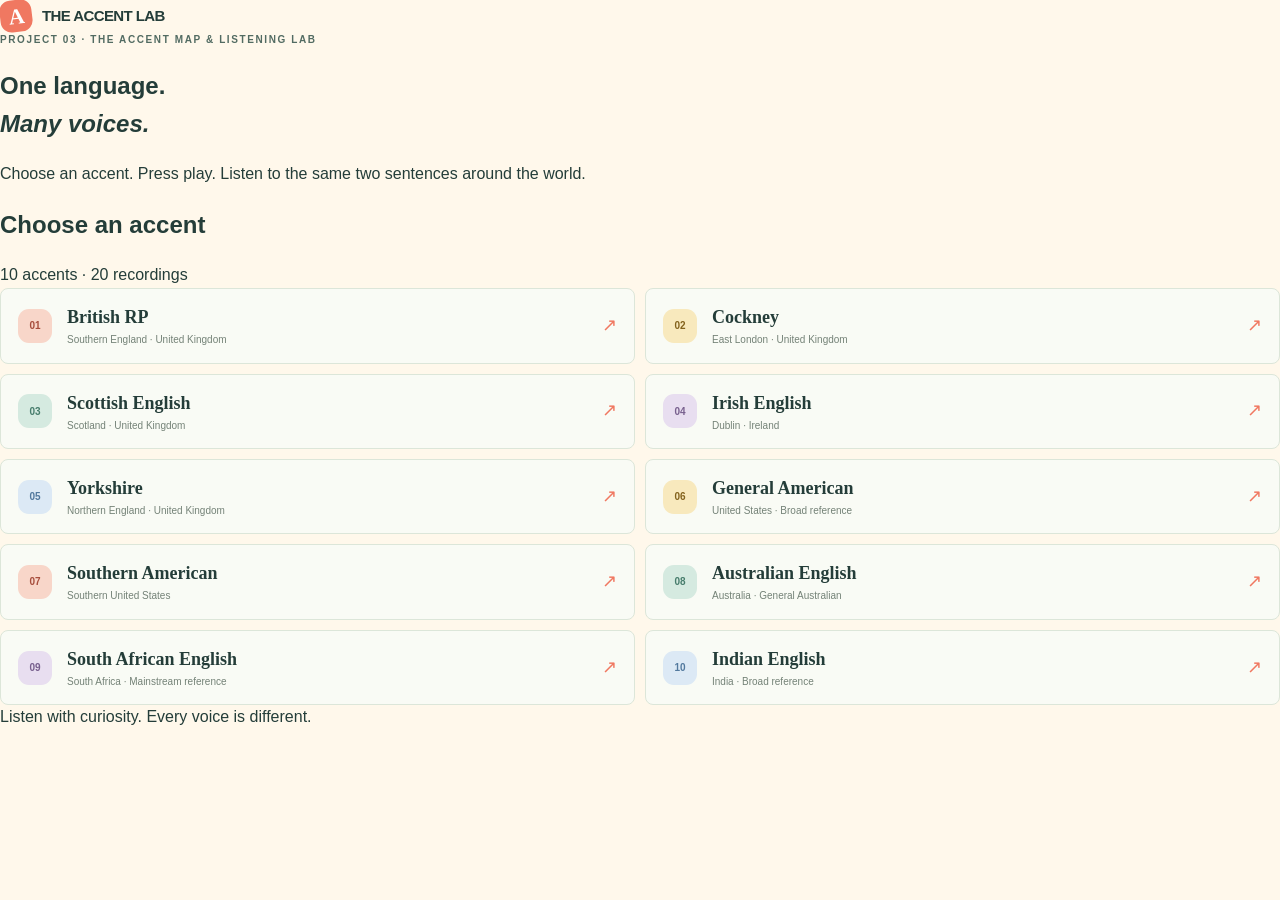
==== commit 1c3e19f0: "Simplify listening experience for quick classroom use" ====
--- a/index.html
+++ b/index.html
@@ -3,75 +3,25 @@
 <head>
   <meta charset="utf-8">
   <meta name="viewport" content="width=device-width,initial-scale=1">
-  <meta name="theme-color" content="#fff8eb">
-  <meta name="description" content="Take a listening journey around the world. Explore ten varieties of English through two shared sentences and discover how accents sound different.">
-  <title>The Accent Lab — Take your ears around the world</title>
-  <link rel="preconnect" href="https://fonts.googleapis.com">
-  <link rel="preconnect" href="https://fonts.gstatic.com" crossorigin>
-  <link href="https://fonts.googleapis.com/css2?family=DM+Sans:wght@400;500;600;700;800&family=Fraunces:opsz,wght@9..144,500;9..144,600;9..144,700&display=swap" rel="stylesheet">
+  <meta name="theme-color" content="#fffaf1">
+  <meta name="description" content="Choose an English accent and listen to two short audio samples.">
+  <title>The Accent Lab — Choose an accent</title>
   <link rel="stylesheet" href="./styles.css">
 </head>
 <body>
-  <header class="site-header">
-    <a class="brand" href="./index.html" aria-label="The Accent Lab home"><span class="brand-mark">A</span><span>the accent <b>lab</b></span></a>
-    <a class="header-link" href="#accent-map">Start exploring <span aria-hidden="true">↘</span></a>
-  </header>
-  <main>
-    <section class="hero">
-      <div class="hero-copy">
-        <p class="eyebrow"><span class="eyebrow-dot"></span> PROJECT 03 · THE LISTENING LAB</p>
-        <h1>Same words.<br><em>Different worlds.</em></h1>
-        <p class="hero-lede">Pack your listening ears. We’re travelling across the globe to hear how English changes from place to place.</p>
-        <a class="button button-coral" href="#accent-map">Explore 10 accents <span aria-hidden="true">↗</span></a>
-        <div class="hero-facts"><span><b>10</b> accents</span><i></i><span><b>20</b> recordings</span><i></i><span><b>1</b> world of English</span></div>
-      </div>
-      <div class="hero-art" aria-label="Illustrated globe with a dotted travel route">
-        <div class="orbit orbit-one"></div><div class="orbit orbit-two"></div>
-        <div class="sun-disc"></div>
-        <svg class="globe-art" viewBox="0 0 520 440" role="img" aria-labelledby="globe-title">
-          <title id="globe-title">A colourful illustrated globe</title>
-          <defs><clipPath id="globe-clip"><circle cx="260" cy="220" r="156"/></clipPath></defs>
-          <circle cx="260" cy="220" r="166" fill="#f6c75e"/>
-          <g clip-path="url(#globe-clip)">
-            <rect x="100" y="60" width="320" height="320" fill="#8ec9bd"/>
-            <path d="M145 114l44-27 37 12 12 27-23 21-5 29-32 8-13 34-29-13-12-39 17-24-10-28zM245 82l48-18 44 24 22 31-15 28-35 2-18 27-37-8-8-35-28-14zM232 206l38-16 28 18-2 34-20 21-6 54-25 29-20-42 8-41-21-25zM335 212l47-8 32 28-13 34-39 3-24-24z" fill="#fff5df"/>
-            <path d="M105 245l41-11 20 20-13 35-35 9-18-24zM290 318l37-14 22 23-21 37-32-5z" fill="#fff5df"/>
-            <path d="M113 174c64-48 112-55 172-40s100 20 145-8M108 250c68 36 125 40 185 12s91-32 137-14M260 62c-36 53-50 105-48 158s16 106 49 157M260 62c36 53 50 105 48 158s-16 106-49 157" fill="none" stroke="#4e988f" stroke-width="2" opacity=".55"/>
-            <path d="M147 289c62-73 110-112 171-115s76 18 100 48" fill="none" stroke="#f07861" stroke-width="4" stroke-dasharray="7 10" stroke-linecap="round"/>
-          </g>
-          <circle cx="147" cy="289" r="8" fill="#f07861" stroke="#fff5df" stroke-width="4"/><circle cx="418" cy="222" r="8" fill="#f07861" stroke="#fff5df" stroke-width="4"/>
-        </svg>
-        <div class="floating-note note-top"><span class="note-icon">01</span><span>Listen<br><b>closely</b></span></div>
-        <div class="floating-note note-bottom"><span class="note-icon note-yellow">02</span><span>Discover<br><b>the sounds</b></span></div>
-        <div class="tiny-star star-one">✳</div><div class="tiny-star star-two">✦</div>
-      </div>
-      <div class="hero-bottom">A LITTLE JOURNEY IN LANGUAGE & CULTURE <span>SCROLL TO BEGIN ↓</span></div>
+  <main class="home">
+    <header class="brand"><span class="brand-mark">A</span><span>THE ACCENT LAB</span></header>
+    <section class="intro">
+      <p class="eyebrow">PROJECT 03 · THE ACCENT MAP & LISTENING LAB</p>
+      <h1>One language.<br><em>Many voices.</em></h1>
+      <p>Choose an accent. Press play. Listen to the same two sentences around the world.</p>
     </section>
-
-    <section class="how-section">
-      <div class="how-heading"><p class="eyebrow">YOUR MISSION</p><h2>Three steps.<br><em>Ten new voices.</em></h2></div>
-      <div class="steps">
-        <article class="step"><span class="step-number">01</span><div class="step-icon icon-map" aria-hidden="true"><svg viewBox="0 0 48 48"><path d="M5 12l12-5 14 5 12-5v29l-12 5-14-5-12 5zM17 7v29M31 12v29" fill="none" stroke="currentColor" stroke-width="2.6" stroke-linejoin="round"/><path d="M24 15c-4 0-7 3-7 7 0 5 7 12 7 12s7-7 7-12c0-4-3-7-7-7z" fill="#f07861"/><circle cx="24" cy="22" r="2.3" fill="#fff8eb"/></svg></div><h3>Pick a place</h3><p>Choose a speech bubble on the map or find an accent below.</p></article>
-        <article class="step"><span class="step-number">02</span><div class="step-icon icon-sound" aria-hidden="true"><svg viewBox="0 0 48 48"><path d="M7 19h8l10-8v26l-10-8H7zM32 17c5 4 5 10 0 14M36 11c9 7 9 19 0 26" fill="none" stroke="currentColor" stroke-width="2.8" stroke-linecap="round" stroke-linejoin="round"/></svg></div><h3>Listen twice</h3><p>Hear the same two sentences spoken in a different accent.</p></article>
-        <article class="step"><span class="step-number">03</span><div class="step-icon icon-discover" aria-hidden="true"><svg viewBox="0 0 48 48"><path d="M24 5l5.2 12.1L42 22l-12.8 4.9L24 40l-5.2-13.1L6 22l12.8-4.9z" fill="none" stroke="currentColor" stroke-width="2.5" stroke-linejoin="round"/><path d="M38 4v9M33.5 8.5h9M9 34v8M5 38h8" stroke="#f07861" stroke-width="2.5" stroke-linecap="round"/></svg></div><h3>Spot the sounds</h3><p>Notice the vowels, rhythm and pronunciation that make each voice unique.</p></article>
-      </div>
+    <section class="accent-section" aria-labelledby="accent-heading">
+      <div class="section-heading"><h2 id="accent-heading">Choose an accent</h2><span>10 accents · 20 recordings</span></div>
+      <div class="accent-grid" id="accent-grid"></div>
     </section>
-
-    <section class="map-section" id="accent-map">
-      <div class="map-topline"><p class="eyebrow">THE WORLD IS YOUR CLASSROOM</p><span class="map-counter">10 STOPS · 20 AUDIO CLIPS</span></div>
-      <div class="map-heading"><h2>Where shall we<br><em>listen first?</em></h2><p>Choose any destination to open its listening station. Every stop has two recordings waiting for you.</p></div>
-      <div class="map-board">
-        <div class="map-decoration map-sun"></div><div class="map-decoration map-cloud">〰</div>
-        <svg class="route-lines" viewBox="0 0 1000 560" preserveAspectRatio="none" aria-hidden="true"><path d="M145 210 C220 70 325 80 390 180 S560 300 650 170 S820 95 880 250 S700 440 510 390 S260 450 145 210" fill="none" stroke="#e7a34f" stroke-width="3" stroke-dasharray="4 10" stroke-linecap="round"/></svg>
-        <div class="continent continent-america">AMERICA</div><div class="continent continent-europe">EUROPE</div><div class="continent continent-africa">AFRICA</div><div class="continent continent-asia">ASIA</div><div class="continent continent-australia">OCEANIA</div>
-        <div class="map-stops" id="map-stops"></div>
-        <div class="map-caption"><span class="caption-pin"></span> YOUR LISTENING ADVENTURE STARTS HERE</div>
-      </div>
-      <div class="accent-directory"><div class="directory-head"><h3>All ten listening stops</h3><span>Tap a destination to listen ↗</span></div><div class="accent-grid" id="accent-grid"></div></div>
-    </section>
-
-    <section class="compare-section"><div class="compare-illustration"><div class="compare-speech speech-one">WATER<span>🇬🇧</span></div><div class="compare-speech speech-two">WATER<span>🇺🇸</span></div><div class="compare-speech speech-three">WATER<span>🇮🇳</span></div><div class="compare-spark">✳</div></div><div class="compare-copy"><p class="eyebrow">THE BIG QUESTION</p><h2>Can one word<br>sound <em>many ways?</em></h2><p>Try listening to “water” in different accents. The spelling stays the same, but the vowels, consonants and rhythm can change.</p><a class="text-link" href="./listen.html?accent=british">Try a listening station <span>↗</span></a></div></section>
+    <footer>Listen with curiosity. Every voice is different.</footer>
   </main>
-  <footer class="site-footer"><a class="brand" href="./index.html"><span class="brand-mark">A</span><span>the accent <b>lab</b></span></a><span>PROJECT 03 · THE ACCENT MAP & LISTENING LAB</span><span>Listen with curiosity. Celebrate every voice.</span></footer>
   <script src="./app.js"></script>
-</body></html>+</body>
+</html>
